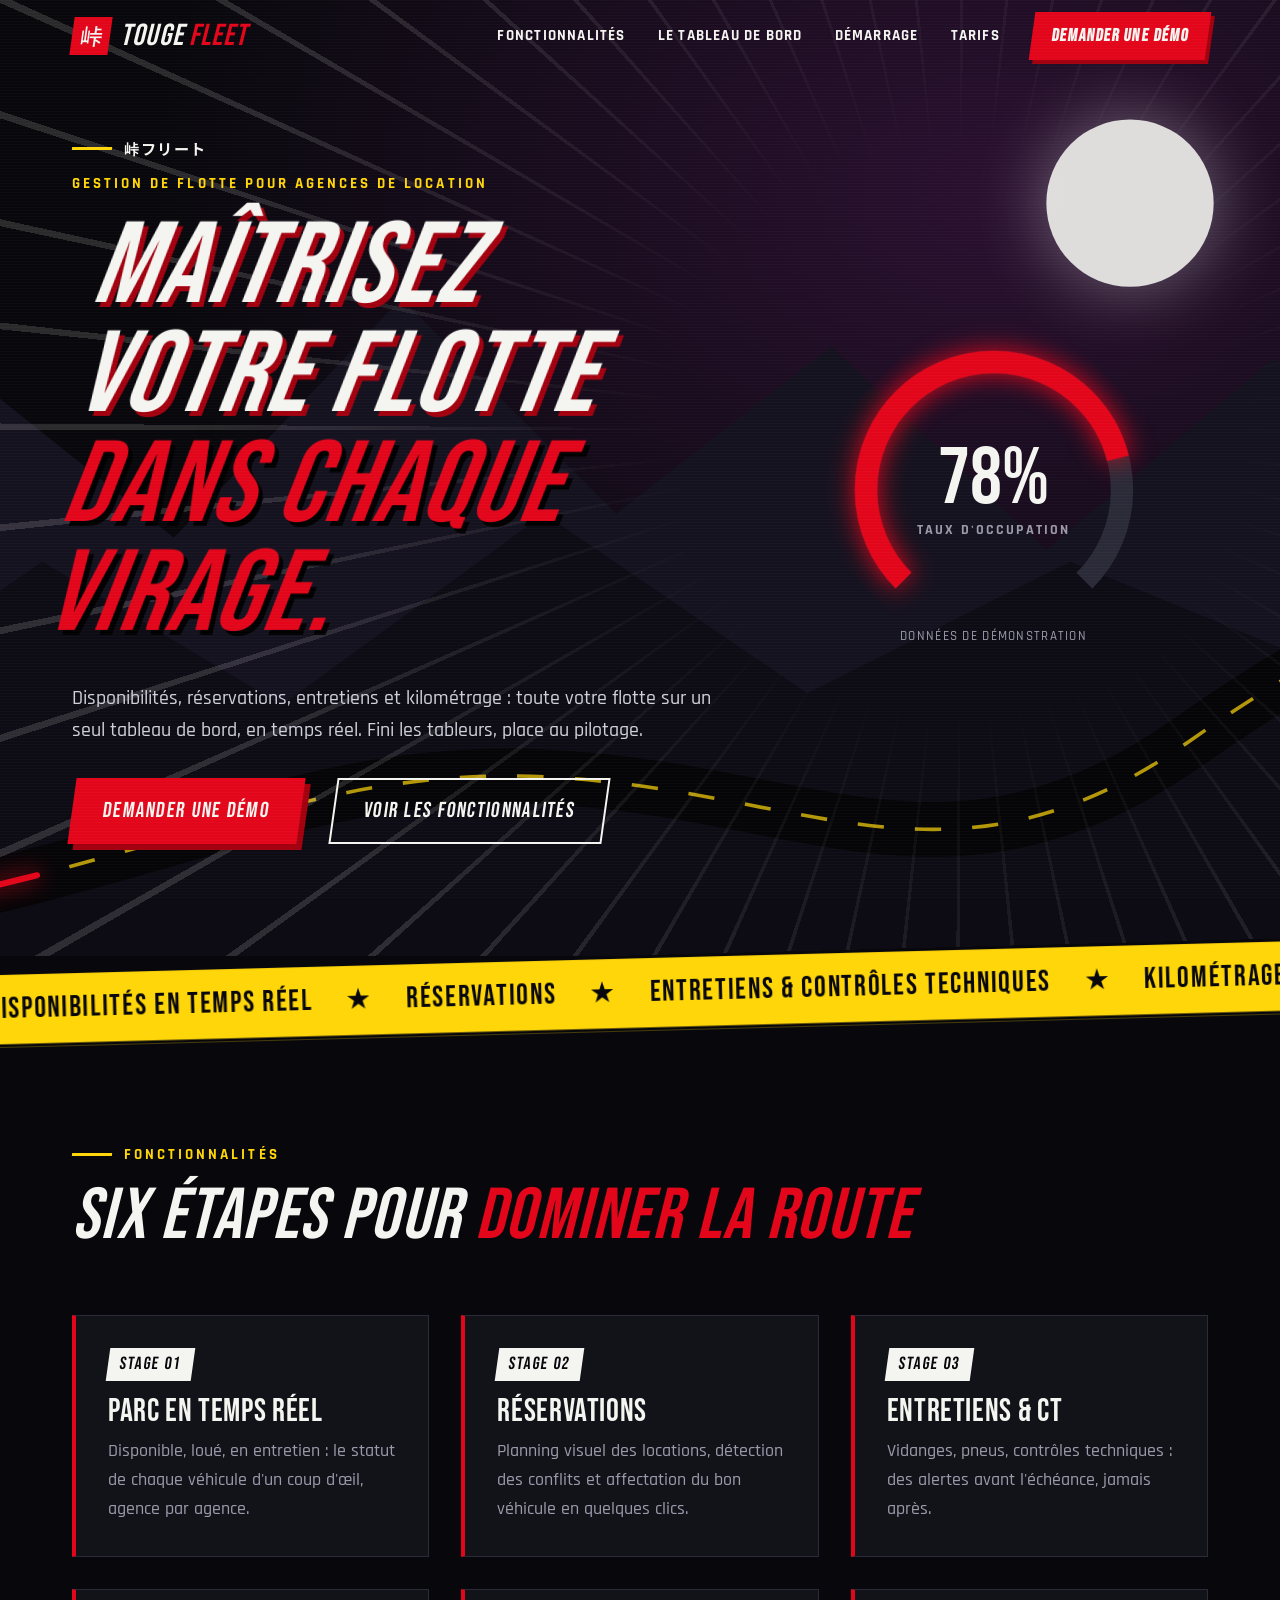
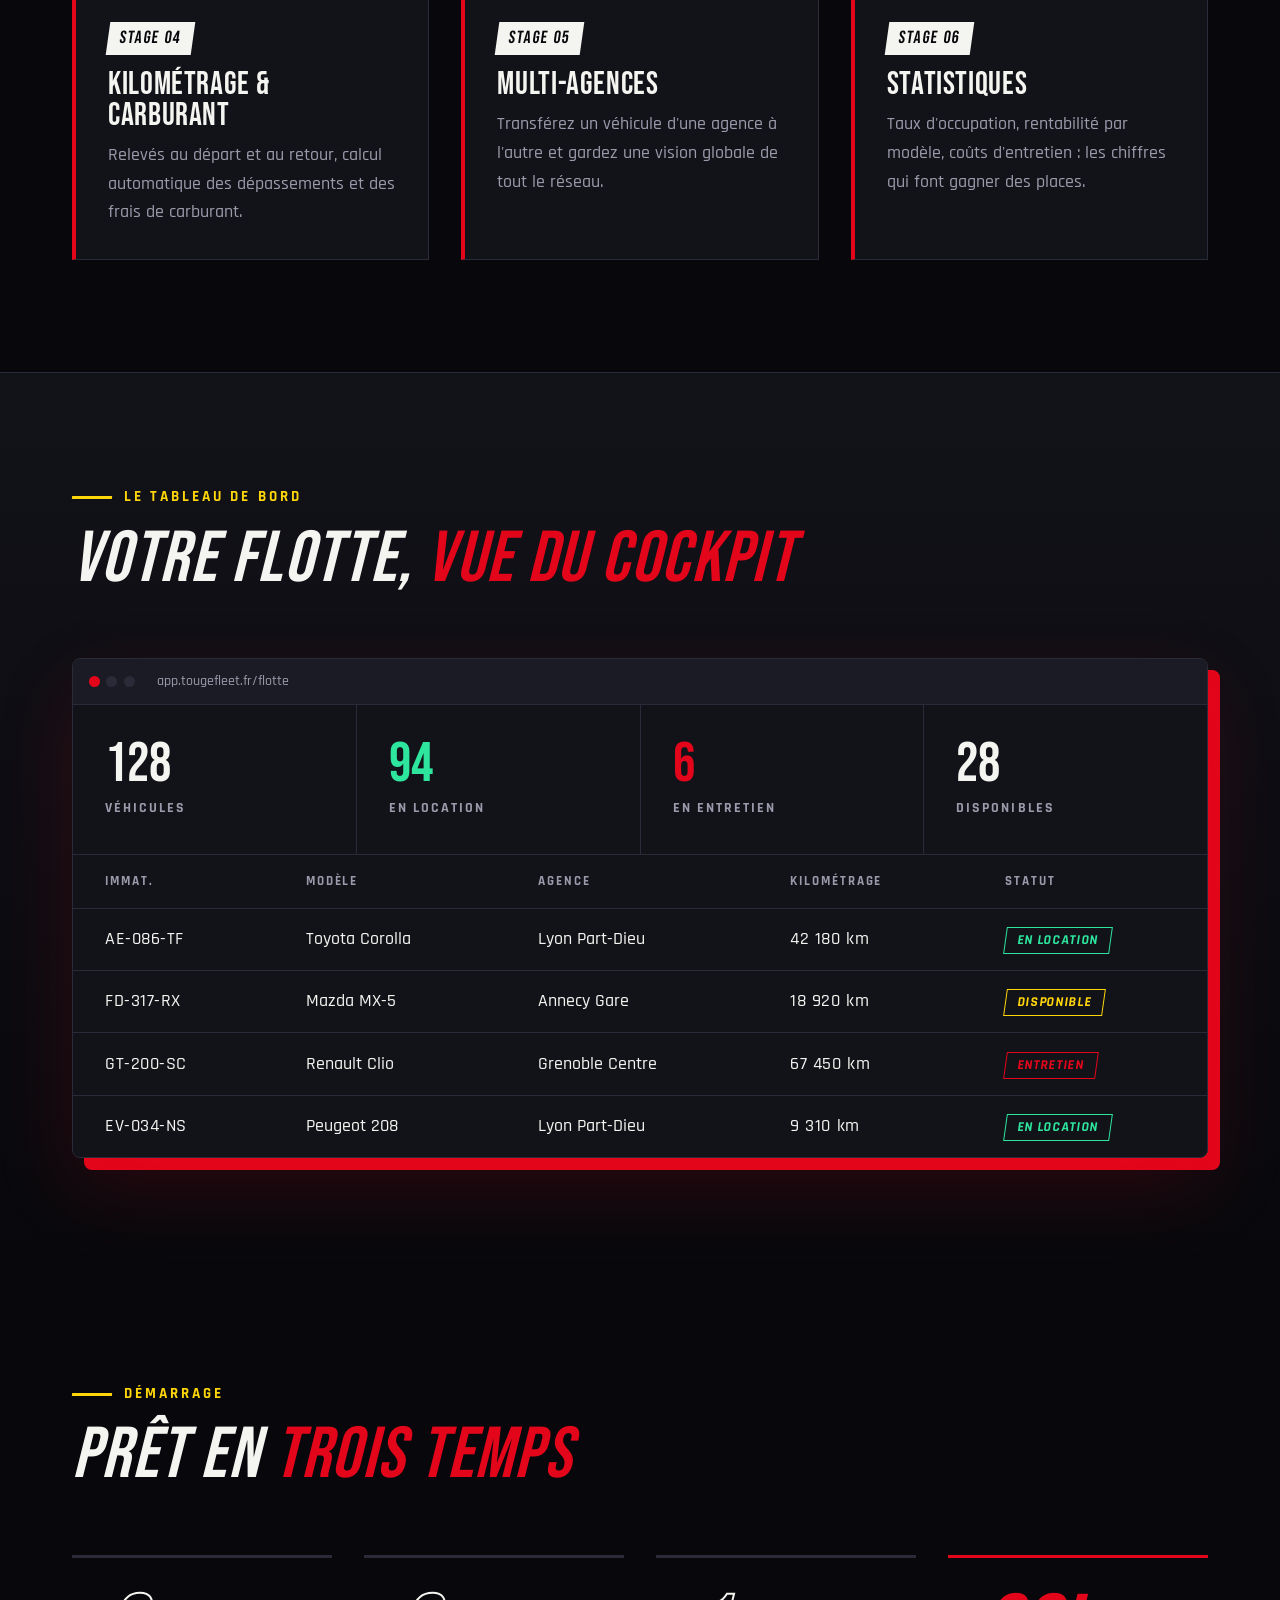
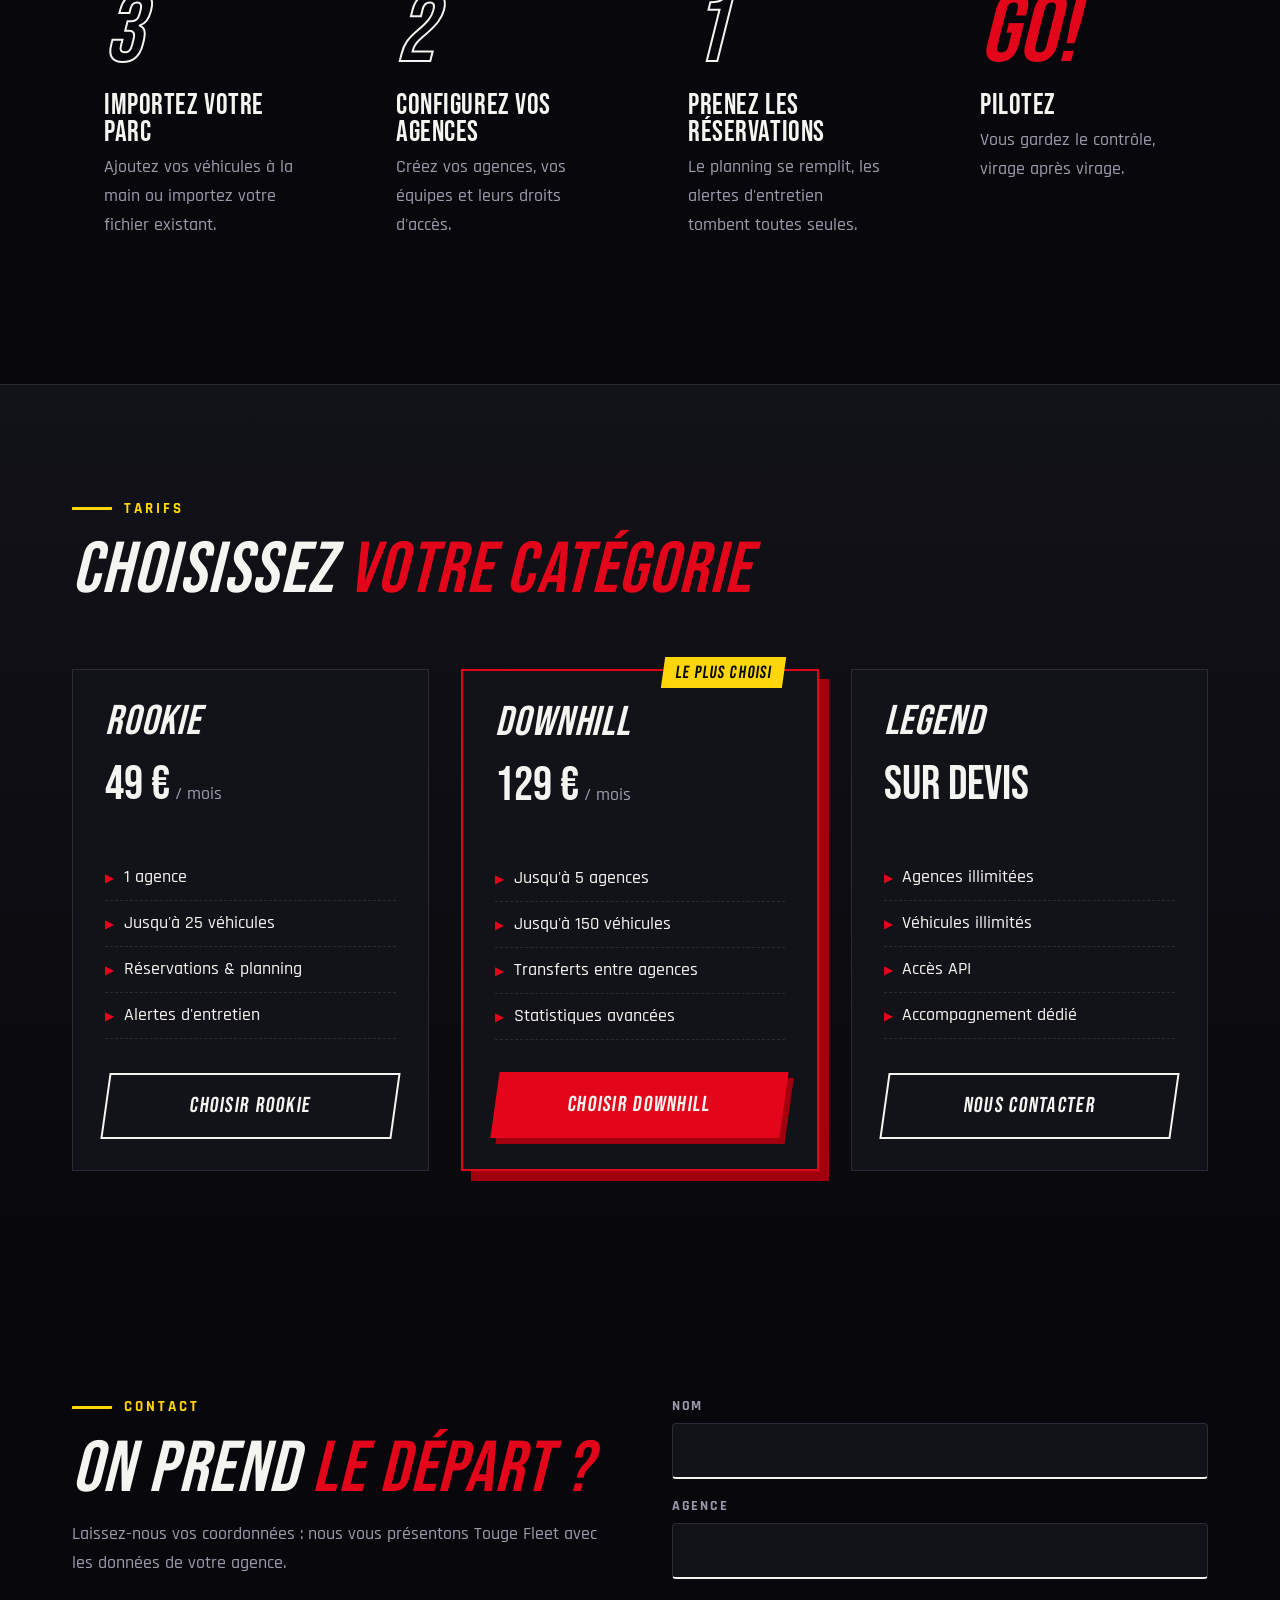
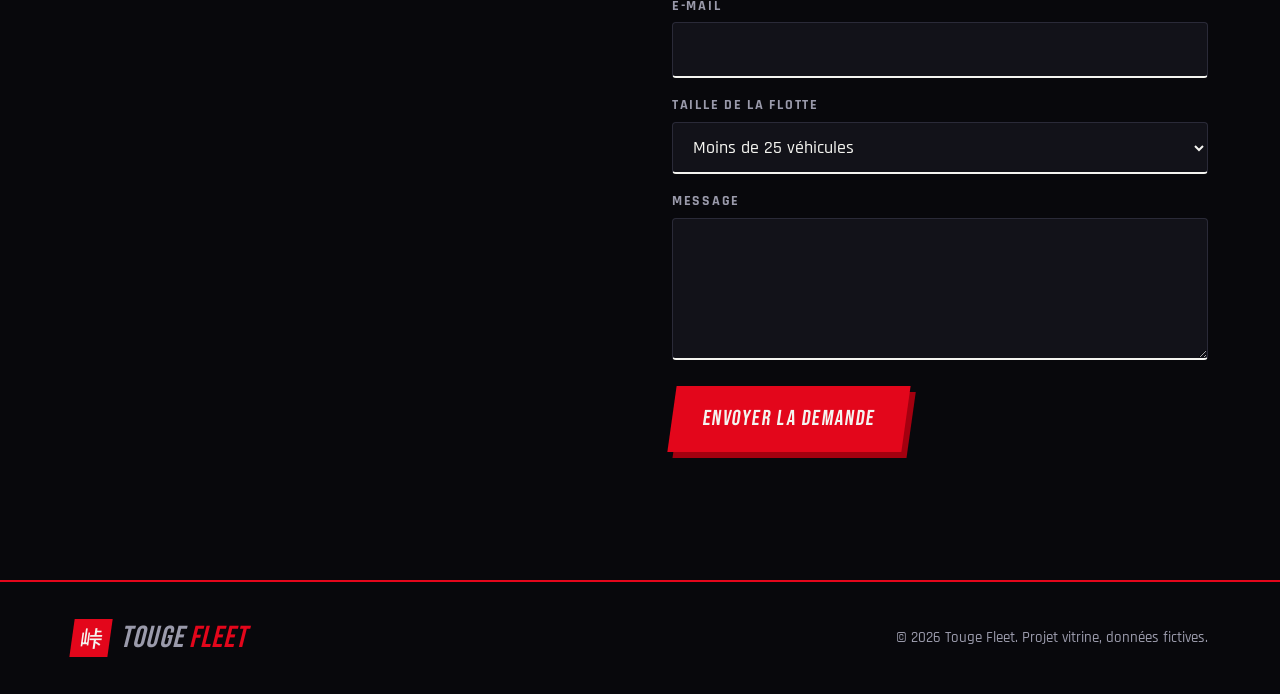
==== index.html @ a18f7964 "Ajoute la vitrine Touge Fleet (DA touge / Initial D) Page vitrine statique pour un logiciel de gesti" ====
<!DOCTYPE html>
<html lang="fr">
<head>
  <meta charset="UTF-8">
  <meta name="viewport" content="width=device-width, initial-scale=1.0">
  <title>Touge Fleet — Gestion de flotte pour agences de location</title>
  <meta name="description" content="Touge Fleet : le logiciel de gestion de flotte automobile pensé pour les agences de location. Disponibilités, réservations, entretiens et kilométrage en temps réel.">

  <!-- Polices -->
  <link rel="preconnect" href="https://fonts.googleapis.com">
  <link rel="preconnect" href="https://fonts.gstatic.com" crossorigin>
  <link href="https://fonts.googleapis.com/css2?family=Bebas+Neue&family=Noto+Sans+JP:wght@900&family=Rajdhani:wght@500;600;700&display=swap" rel="stylesheet">

  <!-- Styles : variables + base → composants → sections -->
  <link rel="stylesheet" href="assets/css/base.css">
  <link rel="stylesheet" href="assets/css/components.css">
  <link rel="stylesheet" href="assets/css/sections.css">

  <script src="assets/js/main.js" defer></script>
</head>
<body>

  <!-- ============ EN-TÊTE ============ -->
  <header class="header" id="top">
    <div class="container header__inner">
      <a href="#top" class="logo" aria-label="Touge Fleet, retour en haut">
        <span class="logo__kanji" aria-hidden="true">峠</span>
        <span class="logo__text">Touge<em>Fleet</em></span>
      </a>

      <button class="nav-toggle" aria-expanded="false" aria-controls="nav" aria-label="Ouvrir le menu">
        <span></span><span></span><span></span>
      </button>

      <nav class="nav" id="nav">
        <a href="#features">Fonctionnalités</a>
        <a href="#dashboard">Le tableau de bord</a>
        <a href="#steps">Démarrage</a>
        <a href="#pricing">Tarifs</a>
        <a href="#contact" class="btn btn--primary btn--sm">Demander une démo</a>
      </nav>
    </div>
  </header>

  <main>

    <!-- ============ HERO ============ -->
    <section class="hero">
      <div class="hero__bg" aria-hidden="true">
        <!-- Col de montagne de nuit : montagnes, route sinueuse, traînée de phares -->
        <svg class="hero__scene" viewBox="0 0 1440 800" preserveAspectRatio="xMidYMax slice">
          <circle class="hero__moon" cx="1130" cy="170" r="70"/>
          <path class="hero__mountain hero__mountain--far" d="M0 520 L180 330 L330 450 L520 250 L700 430 L880 290 L1060 460 L1250 300 L1440 420 L1440 800 L0 800 Z"/>
          <path class="hero__mountain hero__mountain--near" d="M0 620 L220 470 L420 590 L640 430 L860 580 L1080 470 L1300 560 L1440 500 L1440 800 L0 800 Z"/>
          <path class="hero__road" d="M-40 780 C 300 740, 420 640, 640 650 S 980 760, 1180 620 S 1400 520, 1500 540"/>
          <path class="hero__road-line" d="M-40 780 C 300 740, 420 640, 640 650 S 980 760, 1180 620 S 1400 520, 1500 540"/>
          <path class="hero__trail" d="M-40 780 C 300 740, 420 640, 640 650 S 980 760, 1180 620 S 1400 520, 1500 540"/>
        </svg>
        <div class="speed-lines"></div>
      </div>

      <div class="container hero__inner">
        <div class="hero__content">
          <p class="kicker"><span class="kicker__jp">峠フリート</span> Gestion de flotte pour agences de location</p>
          <h1 class="hero__title">
            <span>Maîtrisez</span>
            <span>votre flotte</span>
            <span class="text-accent">dans chaque virage.</span>
          </h1>
          <p class="hero__lead">
            Disponibilités, réservations, entretiens et kilométrage : toute votre flotte
            sur un seul tableau de bord, en temps réel. Fini les tableurs, place au pilotage.
          </p>
          <div class="hero__actions">
            <a href="#contact" class="btn btn--primary">Demander une démo</a>
            <a href="#features" class="btn btn--ghost">Voir les fonctionnalités</a>
          </div>
        </div>

        <!-- Compte-tours : taux d'occupation de la flotte (données de démonstration) -->
        <div class="gauge" aria-label="Exemple : taux d'occupation de la flotte de 78 %">
          <svg class="gauge__svg" viewBox="0 0 200 200" aria-hidden="true">
            <circle class="gauge__track" cx="100" cy="100" r="80"/>
            <circle class="gauge__value" cx="100" cy="100" r="80" data-gauge="78"/>
          </svg>
          <div class="gauge__label">
            <strong><span data-count="78">0</span>%</strong>
            <span class="gauge__caption">Taux d'occupation</span>
          </div>
          <p class="gauge__note">Données de démonstration</p>
        </div>
      </div>
    </section>

    <!-- ============ BANDEAU DÉFILANT ============ -->
    <div class="marquee" aria-hidden="true">
      <div class="marquee__track">
        <span>Disponibilités en temps réel</span><span>★</span>
        <span>Réservations</span><span>★</span>
        <span>Entretiens &amp; contrôles techniques</span><span>★</span>
        <span>Kilométrage</span><span>★</span>
        <span>Multi-agences</span><span>★</span>
        <!-- Contenu dupliqué pour une boucle continue -->
        <span>Disponibilités en temps réel</span><span>★</span>
        <span>Réservations</span><span>★</span>
        <span>Entretiens &amp; contrôles techniques</span><span>★</span>
        <span>Kilométrage</span><span>★</span>
        <span>Multi-agences</span><span>★</span>
      </div>
    </div>

    <!-- ============ FONCTIONNALITÉS ============ -->
    <section class="section" id="features">
      <div class="container">
        <header class="section__head reveal">
          <p class="kicker">Fonctionnalités</p>
          <h2 class="section__title">Six étapes pour <span class="text-accent">dominer la route</span></h2>
        </header>

        <div class="grid grid--3">
          <article class="card reveal">
            <span class="card__stage">Stage 01</span>
            <h3 class="card__title">Parc en temps réel</h3>
            <p>Disponible, loué, en entretien : le statut de chaque véhicule d'un coup d'œil, agence par agence.</p>
          </article>
          <article class="card reveal">
            <span class="card__stage">Stage 02</span>
            <h3 class="card__title">Réservations</h3>
            <p>Planning visuel des locations, détection des conflits et affectation du bon véhicule en quelques clics.</p>
          </article>
          <article class="card reveal">
            <span class="card__stage">Stage 03</span>
            <h3 class="card__title">Entretiens &amp; CT</h3>
            <p>Vidanges, pneus, contrôles techniques : des alertes avant l'échéance, jamais après.</p>
          </article>
          <article class="card reveal">
            <span class="card__stage">Stage 04</span>
            <h3 class="card__title">Kilométrage &amp; carburant</h3>
            <p>Relevés au départ et au retour, calcul automatique des dépassements et des frais de carburant.</p>
          </article>
          <article class="card reveal">
            <span class="card__stage">Stage 05</span>
            <h3 class="card__title">Multi-agences</h3>
            <p>Transférez un véhicule d'une agence à l'autre et gardez une vision globale de tout le réseau.</p>
          </article>
          <article class="card reveal">
            <span class="card__stage">Stage 06</span>
            <h3 class="card__title">Statistiques</h3>
            <p>Taux d'occupation, rentabilité par modèle, coûts d'entretien : les chiffres qui font gagner des places.</p>
          </article>
        </div>
      </div>
    </section>

    <!-- ============ APERÇU DU TABLEAU DE BORD ============ -->
    <section class="section section--dark" id="dashboard">
      <div class="container">
        <header class="section__head reveal">
          <p class="kicker">Le tableau de bord</p>
          <h2 class="section__title">Votre flotte, <span class="text-accent">vue du cockpit</span></h2>
        </header>

        <!-- Maquette statique : sera alimentée par PHP / base de données plus tard -->
        <div class="dashboard reveal">
          <div class="dashboard__bar">
            <span class="dot"></span><span class="dot"></span><span class="dot"></span>
            <span class="dashboard__url">app.tougefleet.fr/flotte</span>
          </div>

          <div class="dashboard__stats">
            <div class="stat"><strong data-count="128">0</strong><span>Véhicules</span></div>
            <div class="stat stat--ok"><strong data-count="94">0</strong><span>En location</span></div>
            <div class="stat stat--warn"><strong data-count="6">0</strong><span>En entretien</span></div>
            <div class="stat"><strong data-count="28">0</strong><span>Disponibles</span></div>
          </div>

          <div class="table-wrap">
            <table class="table">
              <thead>
                <tr>
                  <th>Immat.</th>
                  <th>Modèle</th>
                  <th>Agence</th>
                  <th>Kilométrage</th>
                  <th>Statut</th>
                </tr>
              </thead>
              <tbody>
                <tr>
                  <td class="mono">AE-086-TF</td>
                  <td>Toyota Corolla</td>
                  <td>Lyon Part-Dieu</td>
                  <td class="mono">42 180 km</td>
                  <td><span class="badge badge--ok">En location</span></td>
                </tr>
                <tr>
                  <td class="mono">FD-317-RX</td>
                  <td>Mazda MX-5</td>
                  <td>Annecy Gare</td>
                  <td class="mono">18 920 km</td>
                  <td><span class="badge badge--free">Disponible</span></td>
                </tr>
                <tr>
                  <td class="mono">GT-200-SC</td>
                  <td>Renault Clio</td>
                  <td>Grenoble Centre</td>
                  <td class="mono">67 450 km</td>
                  <td><span class="badge badge--warn">Entretien</span></td>
                </tr>
                <tr>
                  <td class="mono">EV-034-NS</td>
                  <td>Peugeot 208</td>
                  <td>Lyon Part-Dieu</td>
                  <td class="mono">9 310 km</td>
                  <td><span class="badge badge--ok">En location</span></td>
                </tr>
              </tbody>
            </table>
          </div>
        </div>
      </div>
    </section>

    <!-- ============ DÉMARRAGE (compte à rebours) ============ -->
    <section class="section" id="steps">
      <div class="container">
        <header class="section__head reveal">
          <p class="kicker">Démarrage</p>
          <h2 class="section__title">Prêt en <span class="text-accent">trois temps</span></h2>
        </header>

        <ol class="steps">
          <li class="step reveal">
            <span class="step__num">3</span>
            <h3>Importez votre parc</h3>
            <p>Ajoutez vos véhicules à la main ou importez votre fichier existant.</p>
          </li>
          <li class="step reveal">
            <span class="step__num">2</span>
            <h3>Configurez vos agences</h3>
            <p>Créez vos agences, vos équipes et leurs droits d'accès.</p>
          </li>
          <li class="step reveal">
            <span class="step__num">1</span>
            <h3>Prenez les réservations</h3>
            <p>Le planning se remplit, les alertes d'entretien tombent toutes seules.</p>
          </li>
          <li class="step step--go reveal">
            <span class="step__num">GO!</span>
            <h3>Pilotez</h3>
            <p>Vous gardez le contrôle, virage après virage.</p>
          </li>
        </ol>
      </div>
    </section>

    <!-- ============ TARIFS ============ -->
    <section class="section section--dark" id="pricing">
      <div class="container">
        <header class="section__head reveal">
          <p class="kicker">Tarifs</p>
          <h2 class="section__title">Choisissez <span class="text-accent">votre catégorie</span></h2>
        </header>

        <div class="grid grid--3">
          <article class="plan reveal">
            <h3 class="plan__name">Rookie</h3>
            <p class="plan__price"><strong>49 €</strong> / mois</p>
            <ul class="plan__list">
              <li>1 agence</li>
              <li>Jusqu'à 25 véhicules</li>
              <li>Réservations &amp; planning</li>
              <li>Alertes d'entretien</li>
            </ul>
            <a href="#contact" class="btn btn--ghost">Choisir Rookie</a>
          </article>

          <article class="plan plan--featured reveal">
            <span class="plan__tag">Le plus choisi</span>
            <h3 class="plan__name">Downhill</h3>
            <p class="plan__price"><strong>129 €</strong> / mois</p>
            <ul class="plan__list">
              <li>Jusqu'à 5 agences</li>
              <li>Jusqu'à 150 véhicules</li>
              <li>Transferts entre agences</li>
              <li>Statistiques avancées</li>
            </ul>
            <a href="#contact" class="btn btn--primary">Choisir Downhill</a>
          </article>

          <article class="plan reveal">
            <h3 class="plan__name">Legend</h3>
            <p class="plan__price"><strong>Sur devis</strong></p>
            <ul class="plan__list">
              <li>Agences illimitées</li>
              <li>Véhicules illimités</li>
              <li>Accès API</li>
              <li>Accompagnement dédié</li>
            </ul>
            <a href="#contact" class="btn btn--ghost">Nous contacter</a>
          </article>
        </div>
      </div>
    </section>

    <!-- ============ CONTACT ============ -->
    <section class="section" id="contact">
      <div class="container contact">
        <div class="contact__intro reveal">
          <p class="kicker">Contact</p>
          <h2 class="section__title">On prend <span class="text-accent">le départ ?</span></h2>
          <p>Laissez-nous vos coordonnées : nous vous présentons Touge Fleet avec les données de votre agence.</p>
        </div>

        <!-- Formulaire vitrine : l'envoi sera géré en PHP (contact.php) dans un second temps -->
        <form class="form reveal" id="contact-form" action="#" method="post" novalidate>
          <div class="form__row">
            <label for="name">Nom</label>
            <input type="text" id="name" name="name" autocomplete="name" required>
          </div>
          <div class="form__row">
            <label for="agency">Agence</label>
            <input type="text" id="agency" name="agency" autocomplete="organization" required>
          </div>
          <div class="form__row">
            <label for="email">E-mail</label>
            <input type="email" id="email" name="email" autocomplete="email" required>
          </div>
          <div class="form__row">
            <label for="fleet">Taille de la flotte</label>
            <select id="fleet" name="fleet">
              <option>Moins de 25 véhicules</option>
              <option>25 à 150 véhicules</option>
              <option>Plus de 150 véhicules</option>
            </select>
          </div>
          <div class="form__row">
            <label for="message">Message</label>
            <textarea id="message" name="message" rows="4"></textarea>
          </div>
          <button type="submit" class="btn btn--primary">Envoyer la demande</button>
          <p class="form__feedback" role="status" aria-live="polite"></p>
        </form>
      </div>
    </section>

  </main>

  <!-- ============ PIED DE PAGE ============ -->
  <footer class="footer">
    <div class="container footer__inner">
      <a href="#top" class="logo">
        <span class="logo__kanji" aria-hidden="true">峠</span>
        <span class="logo__text">Touge<em>Fleet</em></span>
      </a>
      <p>&copy; <span data-year></span> Touge Fleet. Projet vitrine, données fictives.</p>
    </div>
  </footer>

</body>
</html>
---- assets/css/base.css ----
/* =========================================================
   BASE : variables, reset, typographie, utilitaires
   ========================================================= */

:root {
  /* Couleurs : nuit sur le col, phares et feux arrière */
  --c-night:      #08080c;
  --c-asphalt:    #121219;
  --c-asphalt-2:  #1b1b25;
  --c-line:       #2a2a38;
  --c-white:      #f4f4f0;
  --c-muted:      #9a9aab;
  --c-red:        #e3061b;   /* feux arrière / accent principal */
  --c-red-dark:   #a3000f;
  --c-yellow:     #ffd60a;   /* phares / lignes de route */
  --c-green:      #2ee59d;

  /* Typographie */
  --f-display: "Bebas Neue", "Arial Narrow", sans-serif;
  --f-body:    "Rajdhani", "Segoe UI", sans-serif;
  --f-jp:      "Noto Sans JP", sans-serif;

  /* Espacements et formes */
  --space-xs: .5rem;
  --space-sm: 1rem;
  --space-md: 2rem;
  --space-lg: 4rem;
  --space-xl: 7rem;
  --radius:   4px;
  --skew:     -8deg;          /* inclinaison "vitesse" utilisée partout */
  --container: 1200px;
  --header-h: 72px;

  --transition: .25s ease;
}

/* ---------- Reset léger ---------- */
*,
*::before,
*::after { box-sizing: border-box; }

* { margin: 0; padding: 0; }

html { scroll-behavior: smooth; scroll-padding-top: var(--header-h); }

body {
  min-height: 100vh;
  background: var(--c-night);
  color: var(--c-white);
  font-family: var(--f-body);
  font-size: 1.125rem;
  font-weight: 500;
  line-height: 1.6;
  -webkit-font-smoothing: antialiased;
  overflow-x: hidden;
}

/* Lignes de balayage façon vieil écran CRT, très discrètes */
body::after {
  content: "";
  position: fixed;
  inset: 0;
  pointer-events: none;
  z-index: 100;
  background: repeating-linear-gradient(
    to bottom,
    rgba(255, 255, 255, .025) 0 1px,
    transparent 1px 3px
  );
}

img, svg { display: block; max-width: 100%; }

a { color: inherit; text-decoration: none; }

ul, ol { list-style: none; }

button, input, select, textarea { font: inherit; color: inherit; }

/* ---------- Typographie ---------- */
h1, h2, h3 {
  font-family: var(--f-display);
  font-weight: 400;
  line-height: .95;
  letter-spacing: .02em;
  text-transform: uppercase;
}

p { max-width: 65ch; }

.text-accent { color: var(--c-red); }

.mono { font-variant-numeric: tabular-nums; letter-spacing: .03em; }

/* ---------- Utilitaires ---------- */
.container {
  width: 100%;
  max-width: var(--container);
  margin-inline: auto;
  padding-inline: var(--space-sm);
}

@media (min-width: 768px) {
  .container { padding-inline: var(--space-md); }
}

.grid { display: grid; gap: var(--space-md); }

@media (min-width: 768px) {
  .grid--3 { grid-template-columns: repeat(2, 1fr); }
}

@media (min-width: 1024px) {
  .grid--3 { grid-template-columns: repeat(3, 1fr); }
}

:focus-visible {
  outline: 2px solid var(--c-yellow);
  outline-offset: 3px;
}

/* Respecte les utilisateurs qui désactivent les animations */
@media (prefers-reduced-motion: reduce) {
  html { scroll-behavior: auto; }
  *,
  *::before,
  *::after {
    animation-duration: .01ms !important;
    animation-iteration-count: 1 !important;
    transition-duration: .01ms !important;
  }
}
---- assets/css/components.css ----
/* =========================================================
   COMPOSANTS réutilisables : logo, boutons, cartes, badges...
   ========================================================= */

/* ---------- Logo ---------- */
.logo {
  display: inline-flex;
  align-items: center;
  gap: .6rem;
}

.logo__kanji {
  display: grid;
  place-items: center;
  width: 2.4rem;
  height: 2.4rem;
  background: var(--c-red);
  color: var(--c-white);
  font-family: var(--f-jp);
  font-size: 1.4rem;
  transform: skewX(var(--skew));
}

.logo__text {
  font-family: var(--f-display);
  font-size: 1.9rem;
  letter-spacing: .04em;
  text-transform: uppercase;
  font-style: italic;
}

.logo__text em {
  color: var(--c-red);
  margin-left: .15em;
}

/* ---------- Surtitre ---------- */
.kicker {
  display: flex;
  align-items: center;
  flex-wrap: wrap;
  gap: .75rem;
  margin-bottom: var(--space-sm);
  color: var(--c-yellow);
  font-weight: 700;
  font-size: .95rem;
  letter-spacing: .2em;
  text-transform: uppercase;
}

.kicker::before {
  content: "";
  width: 2.5rem;
  height: 3px;
  background: var(--c-yellow);
  transform: skewX(var(--skew));
}

.kicker__jp {
  font-family: var(--f-jp);
  letter-spacing: .1em;
  color: var(--c-white);
}

/* ---------- Boutons ---------- */
.btn {
  position: relative;
  display: inline-flex;
  align-items: center;
  justify-content: center;
  padding: .85rem 1.8rem;
  border: 2px solid transparent;
  font-family: var(--f-display);
  font-size: 1.35rem;
  letter-spacing: .06em;
  text-transform: uppercase;
  cursor: pointer;
  transform: skewX(var(--skew));
  transition: background var(--transition), color var(--transition), transform var(--transition), box-shadow var(--transition);
}

.btn:hover { transform: skewX(var(--skew)) translateX(4px); }

.btn--primary {
  background: var(--c-red);
  color: var(--c-white);
  box-shadow: 6px 6px 0 var(--c-red-dark);
}

.btn--primary:hover { box-shadow: 2px 2px 0 var(--c-red-dark); }

.btn--ghost {
  border-color: var(--c-white);
  background: transparent;
}

.btn--ghost:hover {
  background: var(--c-white);
  color: var(--c-night);
}

.btn--sm {
  padding: .5rem 1.1rem;
  font-size: 1.1rem;
  box-shadow: 4px 4px 0 var(--c-red-dark);
}

/* ---------- Lignes de vitesse façon manga ---------- */
.speed-lines {
  position: absolute;
  inset: 0;
  opacity: .14;
  background: repeating-conic-gradient(
    from 0deg at 75% 45%,
    var(--c-white) 0deg .4deg,
    transparent .4deg 6deg
  );
  -webkit-mask-image: radial-gradient(circle at 75% 45%, transparent 25%, #000 70%);
          mask-image: radial-gradient(circle at 75% 45%, transparent 25%, #000 70%);
}

/* ---------- Bandeau défilant ---------- */
.marquee {
  overflow: hidden;
  background: var(--c-yellow);
  color: var(--c-night);
  border-block: 3px solid var(--c-night);
  transform: rotate(-1.5deg) scale(1.02);
}

.marquee__track {
  display: flex;
  gap: 2rem;
  width: max-content;
  padding-block: .7rem;
  font-family: var(--f-display);
  font-size: 1.8rem;
  letter-spacing: .05em;
  text-transform: uppercase;
  white-space: nowrap;
  animation: marquee 30s linear infinite;
}

@keyframes marquee {
  to { transform: translateX(-50%); }
}

/* ---------- Cartes (fonctionnalités) ---------- */
.card {
  position: relative;
  padding: var(--space-md);
  background: var(--c-asphalt);
  border: 1px solid var(--c-line);
  border-left: 4px solid var(--c-red);
  transition: transform var(--transition), border-color var(--transition);
}

.card:hover {
  transform: translateY(-6px);
  border-color: var(--c-red);
}

.card__stage {
  display: inline-block;
  margin-bottom: var(--space-sm);
  padding: .15rem .7rem;
  background: var(--c-white);
  color: var(--c-night);
  font-family: var(--f-display);
  font-size: 1.1rem;
  letter-spacing: .08em;
  transform: skewX(var(--skew));
}

.card__title {
  margin-bottom: .6rem;
  font-size: 2rem;
}

.card p { color: var(--c-muted); }

/* ---------- Badges de statut ---------- */
.badge {
  display: inline-block;
  padding: .1rem .7rem;
  font-size: .85rem;
  font-weight: 700;
  letter-spacing: .05em;
  text-transform: uppercase;
  border: 1px solid currentColor;
  transform: skewX(var(--skew));
}

.badge--ok   { color: var(--c-green); }
.badge--free { color: var(--c-yellow); }
.badge--warn { color: var(--c-red); }

/* ---------- Compte-tours ---------- */
.gauge {
  position: relative;
  width: min(320px, 80vw);
  aspect-ratio: 1;
  margin-inline: auto;
}

.gauge__svg {
  width: 100%;
  height: 100%;
  transform: rotate(135deg);   /* l'arc démarre en bas à gauche */
}

.gauge__track,
.gauge__value {
  fill: none;
  stroke-width: 14;
  stroke-dasharray: 377 503;   /* 3/4 de cercle : 2πr × 0,75 ≈ 377 */
}

.gauge__track { stroke: var(--c-line); }

.gauge__value {
  stroke: var(--c-red);
  stroke-dashoffset: 377;      /* vide au départ, rempli en JS */
  transition: stroke-dashoffset 1.6s cubic-bezier(.2, .8, .2, 1);
  filter: drop-shadow(0 0 8px var(--c-red));
}

.gauge__label {
  position: absolute;
  inset: 0;
  display: grid;
  place-content: center;
  text-align: center;
}

.gauge__label strong {
  font-family: var(--f-display);
  font-size: 5rem;
  font-weight: 400;
  line-height: 1;
}

.gauge__caption {
  color: var(--c-muted);
  font-weight: 700;
  font-size: .9rem;
  letter-spacing: .15em;
  text-transform: uppercase;
}

.gauge__note {
  margin-top: -1.5rem;
  text-align: center;
  color: var(--c-muted);
  font-size: .8rem;
  letter-spacing: .1em;
  text-transform: uppercase;
}

/* ---------- Formulaire ---------- */
.form__row { margin-bottom: var(--space-sm); }

.form label {
  display: block;
  margin-bottom: .3rem;
  font-weight: 700;
  font-size: .9rem;
  letter-spacing: .12em;
  text-transform: uppercase;
  color: var(--c-muted);
}

.form input,
.form select,
.form textarea {
  width: 100%;
  padding: .75rem 1rem;
  background: var(--c-asphalt);
  border: 1px solid var(--c-line);
  border-bottom: 2px solid var(--c-white);
  border-radius: var(--radius);
  transition: border-color var(--transition);
}

.form input:focus,
.form select:focus,
.form textarea:focus {
  outline: none;
  border-bottom-color: var(--c-red);
}

.form .is-invalid { border-bottom-color: var(--c-red); background: #1f0d10; }

.form__feedback {
  margin-top: var(--space-sm);
  font-weight: 700;
  color: var(--c-green);
}

.form__feedback.is-error { color: var(--c-red); }

/* ---------- Apparition au défilement ---------- */
.reveal {
  opacity: 0;
  transform: translateY(30px);
  transition: opacity .7s ease, transform .7s ease;
}

.reveal.is-visible {
  opacity: 1;
  transform: none;
}
---- assets/css/sections.css ----
/* =========================================================
   SECTIONS de la page, dans l'ordre du HTML
   ========================================================= */

/* ---------- En-tête ---------- */
.header {
  position: fixed;
  inset: 0 0 auto;
  z-index: 50;
  height: var(--header-h);
  transition: background var(--transition), box-shadow var(--transition);
}

.header.is-scrolled {
  background: rgba(8, 8, 12, .92);
  backdrop-filter: blur(8px);
  box-shadow: 0 2px 0 var(--c-red);
}

.header__inner {
  display: flex;
  align-items: center;
  justify-content: space-between;
  height: 100%;
}

.nav {
  display: flex;
  align-items: center;
  gap: var(--space-md);
  font-weight: 700;
  letter-spacing: .08em;
  text-transform: uppercase;
  font-size: .95rem;
}

.nav a:not(.btn) {
  position: relative;
  padding-block: .3rem;
}

.nav a:not(.btn)::after {
  content: "";
  position: absolute;
  left: 0;
  bottom: 0;
  width: 100%;
  height: 2px;
  background: var(--c-red);
  transform: scaleX(0);
  transform-origin: left;
  transition: transform var(--transition);
}

.nav a:not(.btn):hover::after { transform: scaleX(1); }

/* Bouton burger (mobile) */
.nav-toggle {
  display: none;
  flex-direction: column;
  gap: 5px;
  padding: .5rem;
  background: none;
  border: 0;
  cursor: pointer;
}

.nav-toggle span {
  width: 26px;
  height: 3px;
  background: var(--c-white);
  transition: transform var(--transition), opacity var(--transition);
}

.nav-toggle[aria-expanded="true"] span:nth-child(1) { transform: translateY(8px) rotate(45deg); }
.nav-toggle[aria-expanded="true"] span:nth-child(2) { opacity: 0; }
.nav-toggle[aria-expanded="true"] span:nth-child(3) { transform: translateY(-8px) rotate(-45deg); }

@media (max-width: 900px) {
  .nav-toggle { display: flex; }

  .nav {
    position: fixed;
    inset: var(--header-h) 0 auto;
    flex-direction: column;
    align-items: flex-start;
    gap: var(--space-sm);
    padding: var(--space-md) var(--space-sm);
    background: var(--c-night);
    border-bottom: 2px solid var(--c-red);
    transform: translateY(-120%);
    transition: transform var(--transition);
  }

  .nav.is-open { transform: none; }
}

/* ---------- Hero ---------- */
.hero {
  position: relative;
  display: flex;
  align-items: center;
  min-height: 100vh;
  padding-block: calc(var(--header-h) + var(--space-lg)) var(--space-xl);
  overflow: hidden;
}

.hero__bg {
  position: absolute;
  inset: 0;
  background: radial-gradient(ellipse at 78% 20%, #2a1030 0%, var(--c-night) 60%);
}

.hero__scene {
  position: absolute;
  inset: 0;
  width: 100%;
  height: 100%;
}

.hero__moon                { fill: var(--c-white); opacity: .9; filter: drop-shadow(0 0 30px rgba(255, 255, 255, .4)); }
.hero__mountain--far       { fill: #15121f; }
.hero__mountain--near      { fill: #0d0c14; }
.hero__road                { fill: none; stroke: #050507; stroke-width: 46; }
.hero__road-line           { fill: none; stroke: var(--c-yellow); stroke-width: 3; stroke-dasharray: 22 26; opacity: .7; }

/* Traînée de phares qui parcourt la route en boucle */
.hero__trail {
  fill: none;
  stroke: var(--c-red);
  stroke-width: 5;
  stroke-linecap: round;
  stroke-dasharray: 260 2400;
  filter: drop-shadow(0 0 10px var(--c-red));
  animation: trail 4.5s linear infinite;
}

@keyframes trail {
  from { stroke-dashoffset: 2660; }
  to   { stroke-dashoffset: 0; }
}

.hero__inner {
  position: relative;
  display: grid;
  gap: var(--space-lg);
  align-items: center;
}

@media (min-width: 1024px) {
  .hero__inner { grid-template-columns: 1.5fr 1fr; }
}

.hero__title {
  display: flex;
  flex-direction: column;
  margin-bottom: var(--space-md);
  font-size: clamp(3.5rem, 9vw, 7.5rem);
  font-style: italic;
  transform: skewX(var(--skew));
  text-shadow: 5px 5px 0 var(--c-red-dark);
}

.hero__title .text-accent { text-shadow: 5px 5px 0 #000; }

/* Chaque ligne du titre arrive comme un dérapage */
.hero__title span {
  animation: drift-in .8s cubic-bezier(.2, .9, .2, 1) both;
}
.hero__title span:nth-child(2) { animation-delay: .15s; }
.hero__title span:nth-child(3) { animation-delay: .3s; }

@keyframes drift-in {
  from { opacity: 0; transform: translateX(-80px) skewX(-25deg); }
}

.hero__lead {
  margin-bottom: var(--space-md);
  color: #cfcfda;
  font-size: 1.25rem;
}

.hero__actions {
  display: flex;
  flex-wrap: wrap;
  gap: var(--space-sm) var(--space-md);
}

/* ---------- Sections génériques ---------- */
.section {
  position: relative;
  padding-block: var(--space-xl);
}

.section--dark {
  background:
    linear-gradient(180deg, var(--c-asphalt) 0%, var(--c-night) 100%);
  border-top: 1px solid var(--c-line);
}

.section__head { margin-bottom: var(--space-lg); }

.section__title {
  font-size: clamp(2.6rem, 6vw, 4.5rem);
  font-style: italic;
}

/* ---------- Tableau de bord (maquette) ---------- */
.dashboard {
  background: var(--c-asphalt);
  border: 1px solid var(--c-line);
  border-radius: 8px;
  box-shadow: 0 30px 80px rgba(227, 6, 27, .15), 12px 12px 0 var(--c-red);
  overflow: hidden;
}

.dashboard__bar {
  display: flex;
  align-items: center;
  gap: .4rem;
  padding: .7rem 1rem;
  background: var(--c-asphalt-2);
  border-bottom: 1px solid var(--c-line);
}

.dashboard__bar .dot {
  width: 11px;
  height: 11px;
  border-radius: 50%;
  background: var(--c-line);
}

.dashboard__bar .dot:first-child { background: var(--c-red); }

.dashboard__url {
  margin-left: var(--space-sm);
  color: var(--c-muted);
  font-size: .9rem;
}

.dashboard__stats {
  display: grid;
  grid-template-columns: repeat(2, 1fr);
  gap: 1px;
  background: var(--c-line);
}

@media (min-width: 768px) {
  .dashboard__stats { grid-template-columns: repeat(4, 1fr); }
}

.stat {
  padding: var(--space-md);
  background: var(--c-asphalt);
}

.stat strong {
  display: block;
  font-family: var(--f-display);
  font-size: 3.5rem;
  font-weight: 400;
  line-height: 1;
}

.stat span {
  color: var(--c-muted);
  font-weight: 700;
  font-size: .85rem;
  letter-spacing: .15em;
  text-transform: uppercase;
}

.stat--ok strong   { color: var(--c-green); }
.stat--warn strong { color: var(--c-red); }

.table-wrap { overflow-x: auto; }

.table {
  width: 100%;
  border-collapse: collapse;
  min-width: 640px;
}

.table th,
.table td {
  padding: 1rem var(--space-md);
  text-align: left;
  border-top: 1px solid var(--c-line);
}

.table th {
  color: var(--c-muted);
  font-size: .8rem;
  letter-spacing: .15em;
  text-transform: uppercase;
}

.table tbody tr { transition: background var(--transition); }
.table tbody tr:hover { background: var(--c-asphalt-2); }

/* ---------- Démarrage (compte à rebours) ---------- */
.steps {
  display: grid;
  gap: var(--space-md);
}

@media (min-width: 768px) {
  .steps { grid-template-columns: repeat(2, 1fr); }
}

@media (min-width: 1024px) {
  .steps { grid-template-columns: repeat(4, 1fr); }
}

.step {
  padding: var(--space-md);
  border-top: 3px solid var(--c-line);
}

.step__num {
  display: block;
  margin-bottom: var(--space-sm);
  font-family: var(--f-display);
  font-size: 6rem;
  line-height: .9;
  font-style: italic;
  color: transparent;
  -webkit-text-stroke: 2px var(--c-white);
}

.step h3 {
  margin-bottom: .4rem;
  font-size: 1.8rem;
}

.step p { color: var(--c-muted); }

.step--go { border-top-color: var(--c-red); }
.step--go .step__num {
  color: var(--c-red);
  -webkit-text-stroke: 0;
}

/* ---------- Tarifs ---------- */
.plan {
  position: relative;
  display: flex;
  flex-direction: column;
  padding: var(--space-md);
  background: var(--c-asphalt);
  border: 1px solid var(--c-line);
}

.plan--featured {
  border: 2px solid var(--c-red);
  box-shadow: 10px 10px 0 var(--c-red-dark);
}

.plan__tag {
  position: absolute;
  top: -.9rem;
  right: var(--space-md);
  padding: .1rem .8rem;
  background: var(--c-yellow);
  color: var(--c-night);
  font-family: var(--f-display);
  font-size: 1.1rem;
  letter-spacing: .06em;
  transform: skewX(var(--skew));
}

.plan__name {
  font-size: 2.6rem;
  font-style: italic;
}

.plan__price {
  margin-block: .3rem var(--space-md);
  color: var(--c-muted);
}

.plan__price strong {
  font-family: var(--f-display);
  font-size: 3rem;
  font-weight: 400;
  color: var(--c-white);
}

.plan__list {
  flex: 1;
  margin-bottom: var(--space-md);
}

.plan__list li {
  padding-block: .5rem;
  border-bottom: 1px dashed var(--c-line);
}

.plan__list li::before {
  content: "▶";
  margin-right: .6rem;
  color: var(--c-red);
  font-size: .75rem;
}

/* ---------- Contact ---------- */
.contact {
  display: grid;
  gap: var(--space-lg);
}

@media (min-width: 1024px) {
  .contact { grid-template-columns: 1fr 1fr; }
}

.contact__intro p:not(.kicker) {
  margin-top: var(--space-sm);
  color: var(--c-muted);
}

/* ---------- Pied de page ---------- */
.footer {
  padding-block: var(--space-md);
  border-top: 2px solid var(--c-red);
  color: var(--c-muted);
  font-size: .95rem;
}

.footer__inner {
  display: flex;
  flex-wrap: wrap;
  align-items: center;
  justify-content: space-between;
  gap: var(--space-sm);
}
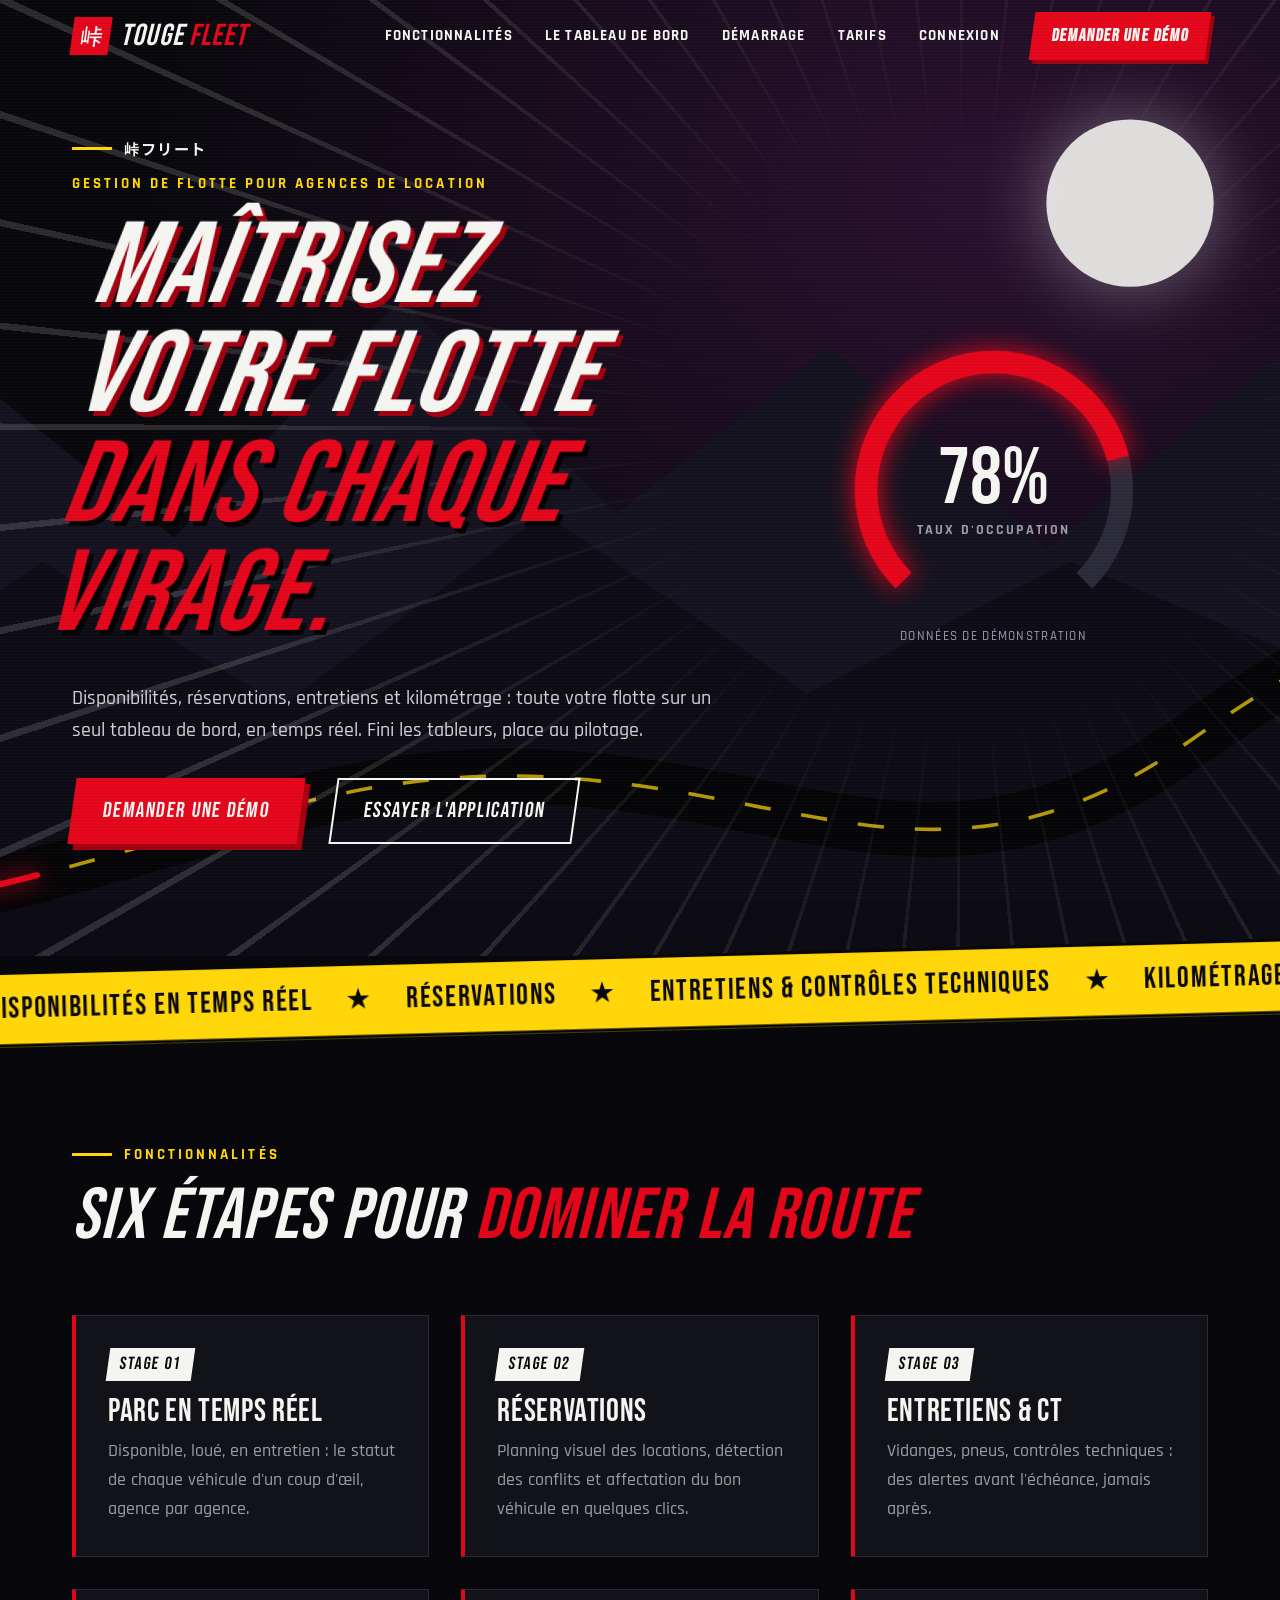
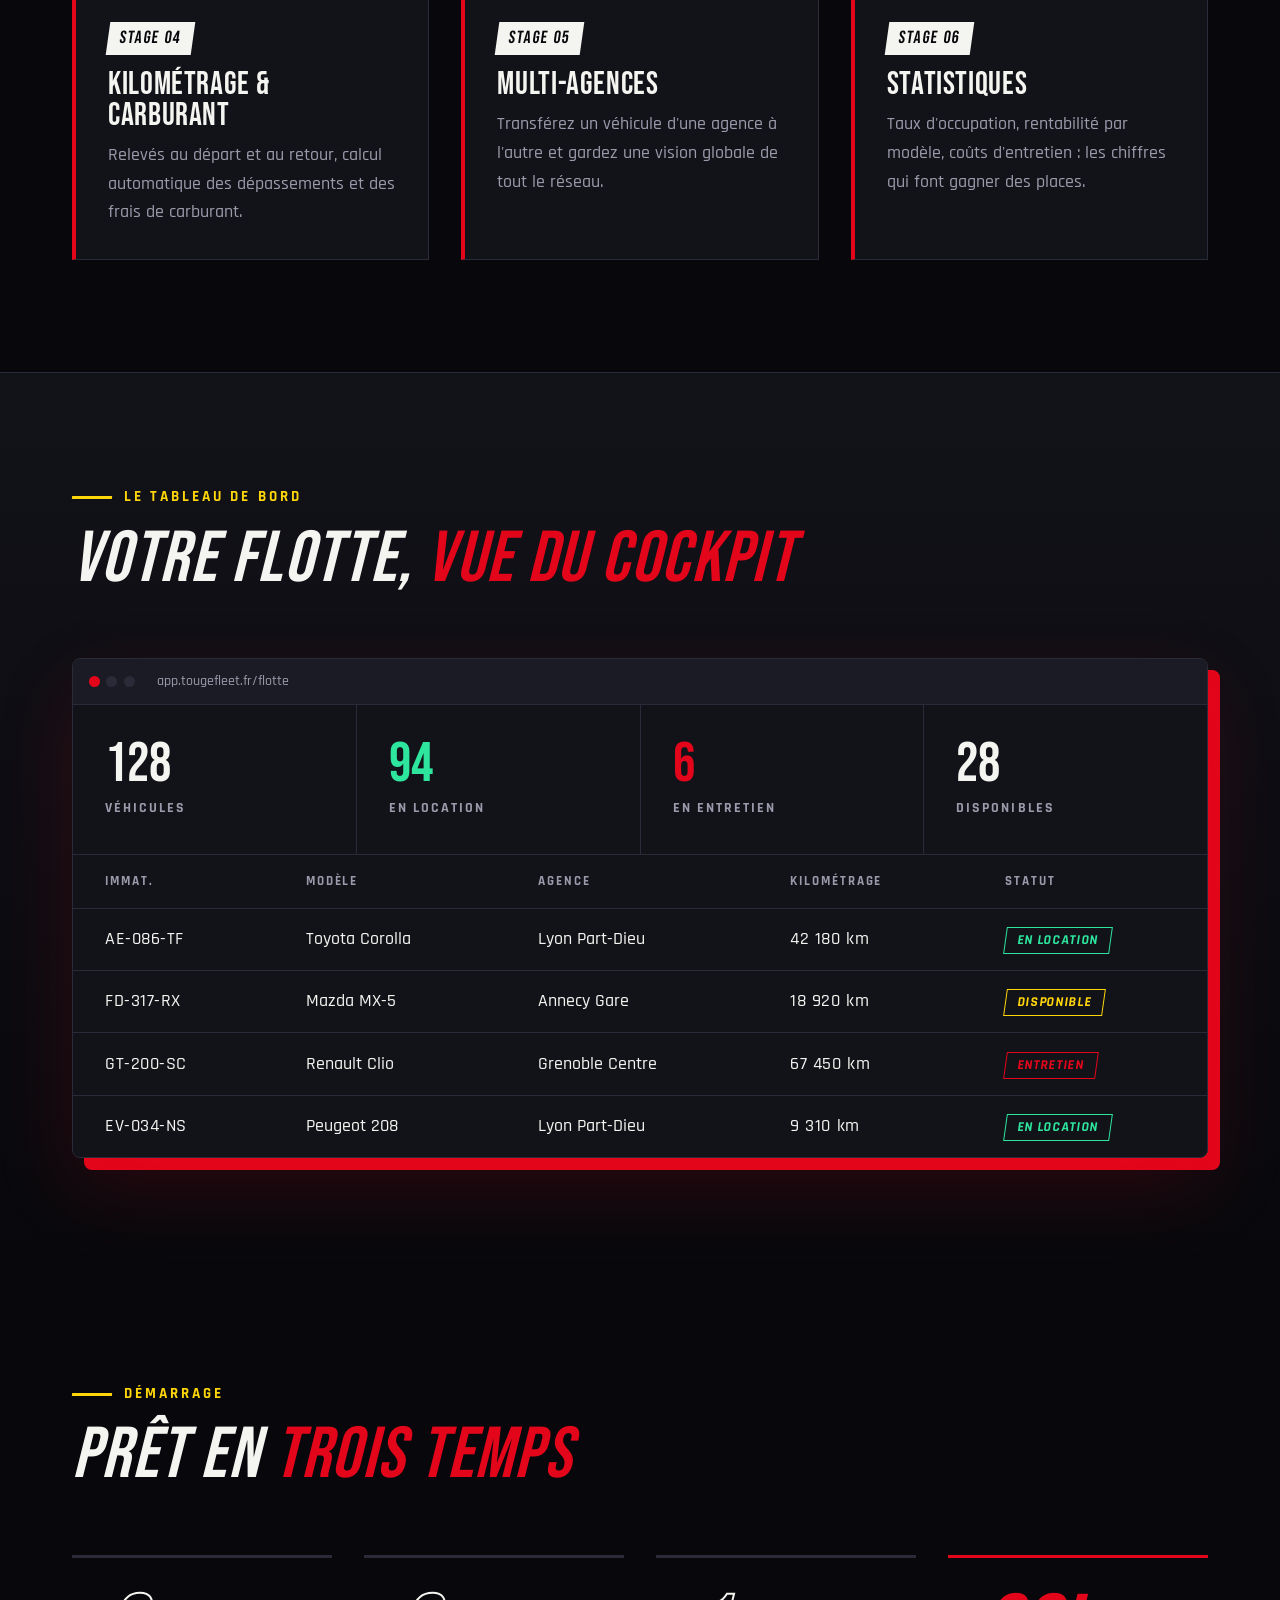
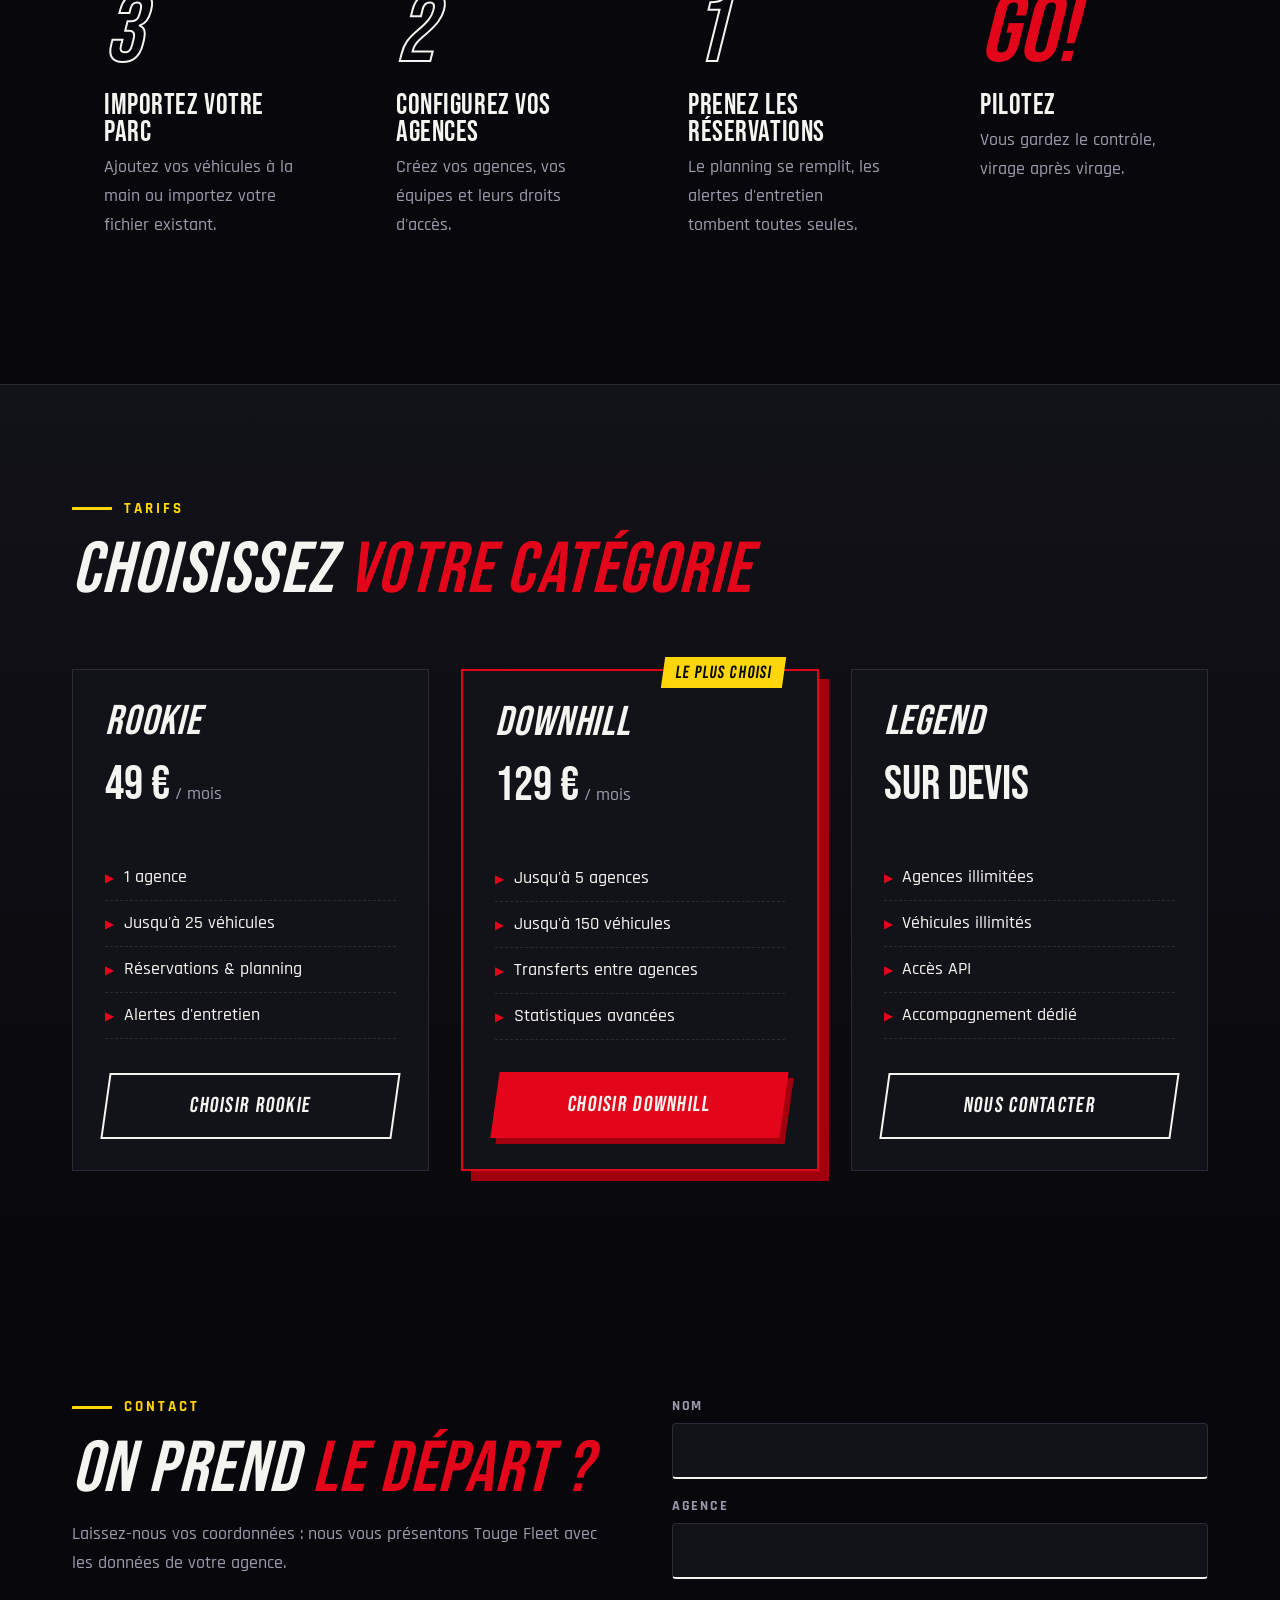
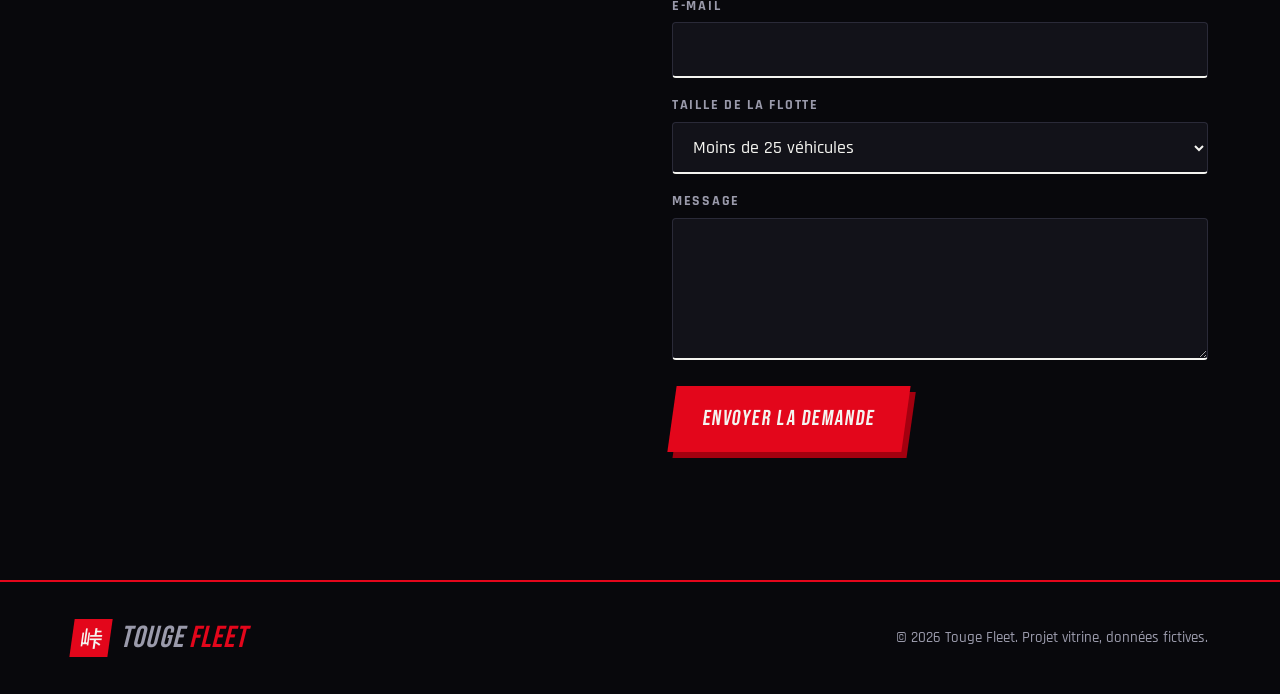
==== commit 9121cde1: "Ajoute l'application : espace client et espace agence Prototype découpé en fichiers dans app/ (HTML," ====
--- a/index.html
+++ b/index.html
@@ -37,6 +37,7 @@
         <a href="#dashboard">Le tableau de bord</a>
         <a href="#steps">Démarrage</a>
         <a href="#pricing">Tarifs</a>
+        <a href="app/index.html">Connexion</a>
         <a href="#contact" class="btn btn--primary btn--sm">Demander une démo</a>
       </nav>
     </div>
@@ -73,7 +74,7 @@
           </p>
           <div class="hero__actions">
             <a href="#contact" class="btn btn--primary">Demander une démo</a>
-            <a href="#features" class="btn btn--ghost">Voir les fonctionnalités</a>
+            <a href="app/index.html" class="btn btn--ghost">Essayer l'application</a>
           </div>
         </div>
 
